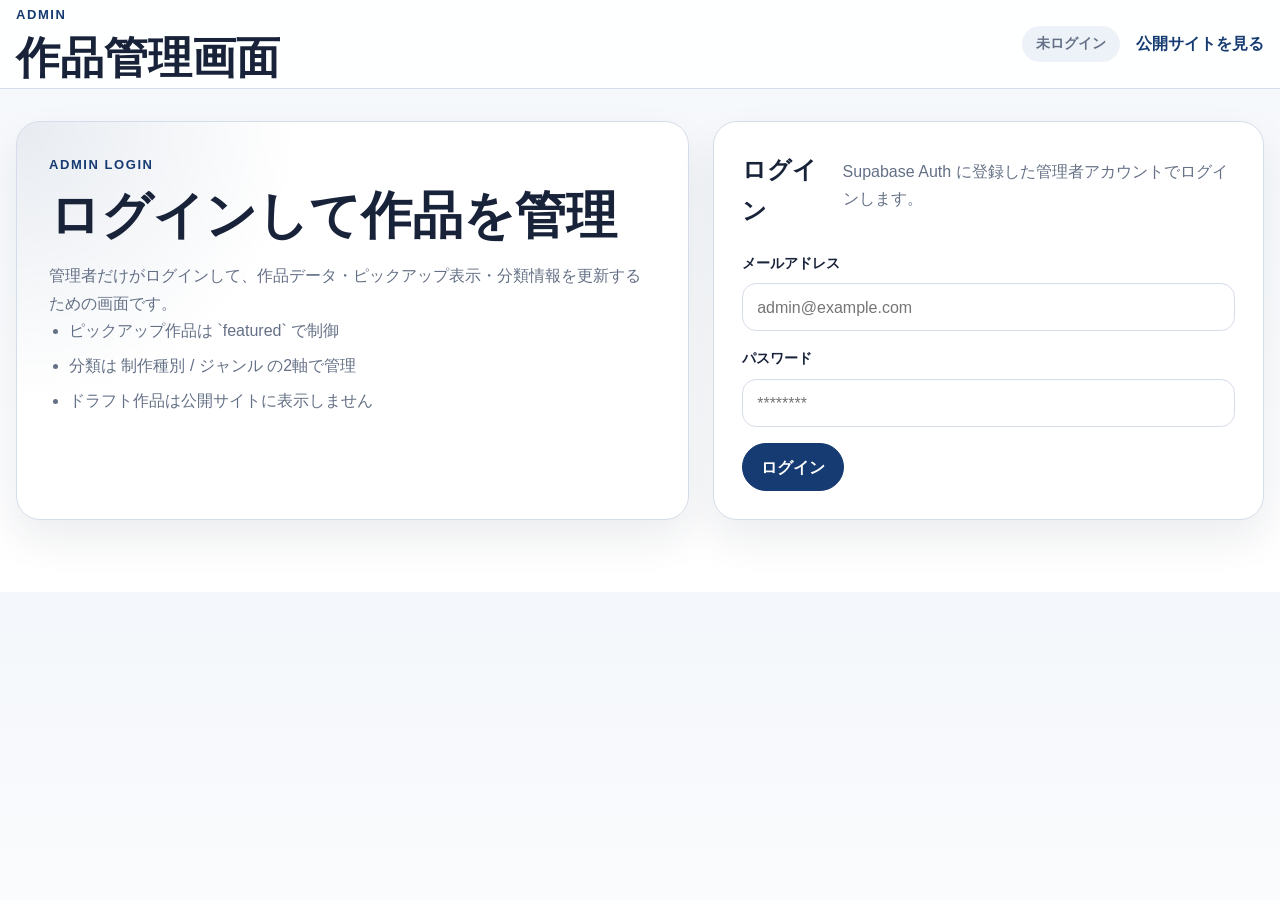
==== admin/index.html @ 58593b8b "CMS管理画面と公開画面の運用UIを改善" ====
<!DOCTYPE html>
<html lang="ja">
<head>
  <meta charset="UTF-8">
  <meta name="viewport" content="width=device-width, initial-scale=1.0">
  <title>管理画面 | やんまーデザイン</title>
  <meta name="robots" content="noindex, nofollow">
  <link rel="stylesheet" href="./styles.css">
</head>
<body class="admin-page">
  <header class="admin-header">
    <div class="admin-header__inner">
      <div>
        <p class="admin-header__eyebrow">Admin</p>
        <h1 class="admin-header__title">作品管理画面</h1>
      </div>
      <div class="admin-header__actions">
        <span class="admin-status" data-auth-status>未ログイン</span>
        <button class="admin-header__button" type="button" data-sign-out hidden>ログアウト</button>
        <a class="admin-header__link" href="../">公開サイトを見る</a>
      </div>
    </div>
  </header>

  <main class="admin-main">
    <section class="admin-auth-view" data-auth-view>
      <section class="admin-auth-card">
        <div class="admin-auth-card__copy">
          <p class="admin-header__eyebrow">Admin Login</p>
          <h2 class="admin-auth-card__title">ログインして作品を管理</h2>
          <p class="admin-auth-card__text">管理者だけがログインして、作品データ・ピックアップ表示・分類情報を更新するための画面です。</p>
          <ul class="admin-note-list">
            <li>ピックアップ作品は `featured` で制御</li>
            <li>分類は 制作種別 / ジャンル の2軸で管理</li>
            <li>ドラフト作品は公開サイトに表示しません</li>
          </ul>
        </div>

        <section class="admin-panel admin-panel--auth">
          <div class="admin-panel__header">
            <h2 class="admin-panel__title">ログイン</h2>
            <p class="admin-panel__text">Supabase Auth に登録した管理者アカウントでログインします。</p>
          </div>

          <form class="admin-form admin-form--stack" data-auth-form>
            <label class="admin-field">
              <span class="admin-field__label">メールアドレス</span>
              <input class="admin-field__control" type="email" name="email" placeholder="admin@example.com">
            </label>

            <label class="admin-field">
              <span class="admin-field__label">パスワード</span>
              <input class="admin-field__control" type="password" name="password" placeholder="********">
            </label>

            <div class="admin-form__actions admin-form__actions--stack">
              <button class="admin-button admin-button--primary" type="submit">ログイン</button>
            </div>
          </form>
        </section>
      </section>
    </section>

    <section class="admin-app-view" data-app-view hidden>
      <section class="admin-layout">
        <section class="admin-panel">
          <div class="admin-panel__header">
            <h2 class="admin-panel__title">作品一覧</h2>
            <p class="admin-panel__text">公開状態と分類を一覧で確認できます。</p>
          </div>

          <div class="admin-work-list" data-work-list>
            <p class="admin-empty">Supabase 接続前はサンプル表示です。</p>
          </div>
        </section>

        <section class="admin-panel admin-panel--main">
          <div class="admin-panel__header">
            <div>
              <h2 class="admin-panel__title">新規作品を追加</h2>
              <p class="admin-panel__text">新しい作品を登録するフォームです。既存作品の編集は一覧カードの「編集」から行えます。</p>
            </div>
            <div class="admin-panel__header-actions">
              <button class="admin-button" type="button" data-reset-form>新規作品を追加</button>
            </div>
          </div>

          <form class="admin-form" data-work-form>
            <input type="hidden" name="work_id">
            <div class="admin-form__grid">
              <label class="admin-field">
                <span class="admin-field__label">作品タイトル <span class="admin-field__meta admin-field__meta--required">必須</span></span>
                <input class="admin-field__control" type="text" name="title" placeholder="例: ビジネス系YouTubeサムネイル">
              </label>

              <label class="admin-field">
                <span class="admin-field__label">スラッグ <span class="admin-field__meta admin-field__meta--required">必須</span></span>
                <input class="admin-field__control" type="text" name="slug" placeholder="business-thumb-01">
              </label>
            </div>

            <div class="admin-form__grid">
              <label class="admin-field">
                <span class="admin-field__label">ステータス <span class="admin-field__meta admin-field__meta--required">必須</span></span>
                <select class="admin-field__control" name="status">
                  <option value="draft">下書き</option>
                  <option value="published">公開</option>
                </select>
              </label>

              <label class="admin-field">
                <span class="admin-field__label">制作種別 <span class="admin-field__meta admin-field__meta--required">必須</span></span>
                <select class="admin-field__control" name="source_type">
                  <option value="self_made">自主制作</option>
                  <option value="trace">トレース</option>
                </select>
              </label>
            </div>

            <div class="admin-form__grid">
              <label class="admin-field admin-field--checkbox">
                <input type="checkbox" name="featured">
                <span>ピックアップ作品に表示する</span>
              </label>
            </div>

            <div class="admin-form__grid">
              <label class="admin-field">
                <span class="admin-field__label">ジャンル <span class="admin-field__meta admin-field__meta--required">必須</span></span>
                <select class="admin-field__control" name="genre" data-genre-select></select>
              </label>

              <label class="admin-field">
                <span class="admin-field__label">並び順 <span class="admin-field__meta admin-field__meta--optional">任意</span></span>
                <input class="admin-field__control" type="number" name="sort_order" min="0" step="1" placeholder="0">
              </label>
            </div>

            <label class="admin-field">
              <span class="admin-field__label">短い説明 <span class="admin-field__meta admin-field__meta--required">必須</span></span>
              <textarea class="admin-field__control admin-field__control--textarea" rows="3" name="description" placeholder="作品一覧とモーダルで使う説明文"></textarea>
            </label>

            <div class="admin-form__grid admin-form__grid--detail">
              <label class="admin-field">
                <span class="admin-field__label">制作時間 <span class="admin-field__meta admin-field__meta--optional">任意</span></span>
                <input class="admin-field__control" type="text" name="production_time" placeholder="約2時間">
              </label>

              <label class="admin-field">
                <span class="admin-field__label">使用ツール <span class="admin-field__meta admin-field__meta--optional">任意</span></span>
                <input class="admin-field__control" type="text" name="tools" placeholder="Photoshop, Illustrator">
              </label>

              <label class="admin-field">
                <span class="admin-field__label">ペルソナ <span class="admin-field__meta admin-field__meta--optional">任意</span></span>
                <textarea class="admin-field__control admin-field__control--textarea" rows="3" name="persona" placeholder="想定視聴者やターゲット層"></textarea>
              </label>

              <label class="admin-field">
                <span class="admin-field__label">サムネイルの目的 <span class="admin-field__meta admin-field__meta--optional">任意</span></span>
                <textarea class="admin-field__control admin-field__control--textarea" rows="3" name="purpose" placeholder="CTR向上、内容理解の促進など"></textarea>
              </label>

              <label class="admin-field admin-field--full">
                <span class="admin-field__label">デザインで意識した点 <span class="admin-field__meta admin-field__meta--optional">任意</span></span>
                <textarea class="admin-field__control admin-field__control--textarea" rows="4" name="design_point" placeholder="配色、文字優先順位、視線誘導など"></textarea>
              </label>
            </div>

            <label class="admin-field">
              <span class="admin-field__label">作品画像 <span class="admin-field__meta admin-field__meta--optional">任意</span></span>
              <input class="admin-field__control" type="file" name="work_image" accept="image/*">
            </label>

            <div class="admin-preview">
              <p class="admin-preview__label">作品画像プレビュー</p>
              <div class="admin-preview__frame" data-work-preview>未選択</div>
            </div>

            <div class="admin-form__actions">
              <button class="admin-button admin-button--primary" type="submit">保存</button>
              <button class="admin-button" type="button">下書き保存</button>
            </div>
            <p class="admin-form__message" data-form-message aria-live="polite"></p>
          </form>

          <div class="admin-genre-manager">
            <div>
              <p class="admin-genre-manager__title">ジャンルを追加</p>
              <p class="admin-genre-manager__text">例: `ホラー` を追加すると、すぐ作品登録で選べるようになります。</p>
            </div>
            <form class="admin-genre-manager__form" data-genre-form>
              <label class="admin-field">
                <span class="admin-field__label">ジャンル名 <span class="admin-field__meta admin-field__meta--required">必須</span></span>
                <input class="admin-field__control" type="text" name="genre_label" placeholder="例: ホラー">
              </label>
              <button class="admin-button" type="submit">ジャンル追加</button>
            </form>
            <div class="admin-genre-manager__list" data-genre-list></div>
            <p class="admin-genre-manager__message" data-genre-message aria-live="polite"></p>
          </div>
        </section>
      </section>
    </section>
  </main>

  <div class="admin-modal" data-edit-modal hidden>
    <div class="admin-modal__backdrop" data-edit-modal-close></div>
    <div class="admin-modal__dialog" role="dialog" aria-modal="true" aria-labelledby="edit-modal-title">
      <button class="admin-modal__close" type="button" data-edit-modal-close aria-label="閉じる">×</button>
      <div class="admin-modal__body" data-edit-modal-body></div>
    </div>
  </div>

  <script type="module" src="./app.js"></script>
</body>
</html>
---- admin/styles.css ----
:root {
  --admin-bg: #f4f7fb;
  --admin-surface: #ffffff;
  --admin-surface-alt: #edf2f9;
  --admin-border: #d6ddea;
  --admin-text: #182239;
  --admin-muted: #647086;
  --admin-accent: #163b72;
  --admin-shadow: rgba(22, 32, 51, 0.08);
  --admin-radius: 24px;
  --admin-radius-sm: 16px;
  --admin-font: "Hiragino Sans", "Yu Gothic", "Meiryo", sans-serif;
}

*,
*::before,
*::after {
  box-sizing: border-box;
}

body {
  margin: 0;
  background: linear-gradient(180deg, var(--admin-bg) 0%, #ffffff 100%);
  color: var(--admin-text);
  font-family: var(--admin-font);
  line-height: 1.7;
}

input,
select,
textarea,
button {
  font: inherit;
}

button {
  cursor: pointer;
}

.admin-header {
  border-bottom: 1px solid var(--admin-border);
  background: rgba(255, 255, 255, 0.9);
  backdrop-filter: blur(14px);
}

.admin-header__inner,
.admin-main {
  width: min(calc(100% - 32px), 1280px);
  margin: 0 auto;
}

.admin-header__inner {
  min-height: 88px;
  display: flex;
  align-items: center;
  justify-content: space-between;
  gap: 20px;
}

.admin-header__actions {
  display: flex;
  align-items: center;
  gap: 16px;
}

.admin-status {
  display: inline-flex;
  align-items: center;
  min-height: 36px;
  padding: 0 14px;
  border-radius: 999px;
  background: var(--admin-surface-alt);
  color: var(--admin-muted);
  font-size: 14px;
  font-weight: 700;
}

.admin-header__eyebrow {
  margin: 0;
  color: var(--admin-accent);
  font-size: 13px;
  font-weight: 700;
  letter-spacing: 0.12em;
  text-transform: uppercase;
}

.admin-header__title {
  margin: 6px 0 0;
  font-size: clamp(30px, 4vw, 44px);
  line-height: 1.2;
}

.admin-header__link {
  color: var(--admin-accent);
  font-weight: 700;
  text-decoration: none;
}

.admin-header__button {
  min-height: 40px;
  padding: 0 14px;
  border: 1px solid var(--admin-border);
  border-radius: 999px;
  background: var(--admin-surface);
  color: var(--admin-text);
  font-weight: 700;
}

.admin-main {
  padding: 32px 0 72px;
}

.admin-auth-card {
  display: grid;
  grid-template-columns: minmax(0, 1.1fr) minmax(360px, 0.9fr);
  gap: 24px;
  align-items: stretch;
}

.admin-auth-card__copy,
.admin-panel--auth {
  padding: 32px;
  border: 1px solid var(--admin-border);
  border-radius: var(--admin-radius);
  background: var(--admin-surface);
  box-shadow: 0 18px 40px var(--admin-shadow);
}

.admin-auth-card__copy {
  background:
    radial-gradient(circle at top left, rgba(22, 59, 114, 0.1), transparent 36%),
    var(--admin-surface);
}

.admin-auth-card__title {
  margin: 12px 0 0;
  font-size: clamp(32px, 4vw, 52px);
  line-height: 1.1;
}

.admin-auth-card__text {
  margin: 18px 0 0;
  color: var(--admin-muted);
}

.admin-app-view[hidden],
.admin-auth-view[hidden] {
  display: none;
}

.admin-panel {
  padding: 28px;
  border: 1px solid var(--admin-border);
  border-radius: var(--admin-radius);
  background: var(--admin-surface);
  box-shadow: 0 18px 40px var(--admin-shadow);
}

.admin-panel__title {
  margin: 0;
  font-size: 24px;
}

.admin-panel__text {
  margin: 8px 0 0;
  color: var(--admin-muted);
}

.admin-layout {
  display: grid;
  grid-template-columns: 1fr;
  gap: 24px;
}

.admin-panel--main {
  min-width: 0;
}

.admin-panel__header {
  display: flex;
  justify-content: space-between;
  align-items: flex-start;
  gap: 16px;
}

.admin-panel__header-actions {
  display: flex;
  flex-wrap: wrap;
  gap: 12px;
}

.admin-panel__header + .admin-panel__header {
  margin-top: 28px;
}

.admin-note-list {
  margin: 0;
  padding-left: 20px;
  color: var(--admin-muted);
}

.admin-note-list li + li {
  margin-top: 8px;
}

.admin-form {
  margin-top: 20px;
}

.admin-form--stack {
  display: grid;
  gap: 16px;
}

.admin-form__grid {
  display: grid;
  grid-template-columns: repeat(2, minmax(0, 1fr));
  gap: 16px;
  margin-top: 16px;
}

.admin-form__grid--detail {
  grid-template-columns: repeat(2, minmax(0, 1fr));
}

.admin-field {
  display: grid;
  gap: 8px;
}

.admin-field--full {
  grid-column: 1 / -1;
}

.admin-field--checkbox {
  display: flex;
  align-items: center;
  gap: 10px;
  margin-top: 4px;
  min-height: 48px;
  padding: 0 14px;
  border: 1px solid var(--admin-border);
  border-radius: 14px;
  background: #ffffff;
}

.admin-field__label {
  display: inline-flex;
  align-items: center;
  flex-wrap: wrap;
  gap: 8px;
  font-size: 14px;
  font-weight: 700;
}

.admin-field__meta {
  display: inline-flex;
  align-items: center;
  min-height: 22px;
  padding: 0 8px;
  border-radius: 999px;
  font-size: 11px;
  font-weight: 700;
  line-height: 1;
}

.admin-field__meta--required {
  background: rgba(180, 35, 24, 0.1);
  color: #b42318;
}

.admin-field__meta--optional {
  background: #ffffff;
  border: 1px solid var(--admin-border);
  color: var(--admin-muted);
}

.admin-field__control {
  width: 100%;
  min-height: 48px;
  padding: 0 14px;
  border: 1px solid var(--admin-border);
  border-radius: 14px;
  background: #ffffff;
}

.admin-field__control--textarea {
  min-height: auto;
  padding: 14px;
  resize: vertical;
}

.admin-form__actions {
  display: flex;
  flex-wrap: wrap;
  gap: 12px;
  margin-top: 24px;
}

.admin-form__actions--stack {
  margin-top: 0;
}

.admin-button {
  min-height: 48px;
  padding: 0 18px;
  border: 1px solid var(--admin-border);
  border-radius: 999px;
  background: var(--admin-surface);
  color: var(--admin-text);
  font-weight: 700;
}

.admin-button--primary {
  border-color: var(--admin-accent);
  background: var(--admin-accent);
  color: #ffffff;
}

.admin-definition {
  margin: 16px 0 0;
  display: grid;
  gap: 16px;
}

.admin-definition dt {
  font-size: 14px;
  color: var(--admin-muted);
}

.admin-definition dd {
  margin: 4px 0 0;
  font-weight: 700;
}

.admin-work-list {
  display: grid;
  grid-template-columns: repeat(3, minmax(0, 1fr));
  gap: 16px;
  margin-top: 16px;
}

.admin-work-item {
  padding: 16px;
  border: 1px solid var(--admin-border);
  border-radius: var(--admin-radius-sm);
  background: var(--admin-surface-alt);
  cursor: pointer;
}

.admin-work-item--published {
  border-color: rgba(22, 59, 114, 0.28);
  box-shadow: inset 0 0 0 1px rgba(22, 59, 114, 0.08);
}

.admin-work-item__thumb {
  overflow: hidden;
  display: grid;
  place-items: center;
  width: 100%;
  aspect-ratio: 16 / 9;
  margin-bottom: 14px;
  border-radius: 12px;
  background: #ffffff;
  border: 1px solid var(--admin-border);
  color: var(--admin-muted);
  font-size: 13px;
  text-align: center;
}

.admin-work-item__thumb img {
  width: 100%;
  height: 100%;
  object-fit: cover;
}

.admin-work-item__title {
  margin: 0;
  font-size: 16px;
}

.admin-work-item__header {
  display: flex;
  align-items: flex-start;
  justify-content: space-between;
  gap: 12px;
}

.admin-work-item__status {
  display: inline-flex;
  align-items: center;
  justify-content: center;
  min-height: 28px;
  padding: 0 10px;
  border-radius: 999px;
  font-size: 12px;
  font-weight: 700;
  white-space: nowrap;
}

.admin-work-item__status--published {
  background: rgba(22, 59, 114, 0.12);
  color: var(--admin-accent);
}

.admin-work-item__status--draft {
  background: #ffffff;
  color: var(--admin-muted);
  border: 1px solid var(--admin-border);
}

.admin-work-item__meta {
  margin: 6px 0 0;
  color: var(--admin-muted);
  font-size: 14px;
}

.admin-work-item__actions {
  display: flex;
  flex-wrap: wrap;
  gap: 8px;
  margin-top: 14px;
}

.admin-work-item__inline-form {
  display: grid;
  gap: 12px;
  margin-top: 14px;
}

.admin-work-item__inline-grid {
  display: grid;
  grid-template-columns: repeat(2, minmax(0, 1fr));
  gap: 10px;
}

.admin-work-item__field {
  display: grid;
  gap: 6px;
}

.admin-work-item__label {
  display: inline-flex;
  align-items: center;
  flex-wrap: wrap;
  gap: 8px;
  font-size: 12px;
  color: var(--admin-muted);
  font-weight: 700;
}

.admin-work-item__control {
  width: 100%;
  min-height: 40px;
  padding: 0 12px;
  border: 1px solid var(--admin-border);
  border-radius: 12px;
  background: #ffffff;
}

.admin-work-item__control--textarea {
  min-height: auto;
  padding: 12px;
  resize: vertical;
}

.admin-work-item__checkboxes {
  display: flex;
  flex-wrap: wrap;
  gap: 8px;
}

.admin-work-item__hint {
  margin: -2px 0 0;
  color: var(--admin-muted);
  font-size: 13px;
}

.admin-work-item__preview {
  overflow: hidden;
  display: grid;
  place-items: center;
  width: 100%;
  aspect-ratio: 16 / 9;
  border: 1px dashed var(--admin-border);
  border-radius: 12px;
  background: #ffffff;
  color: var(--admin-muted);
  font-size: 13px;
  text-align: center;
}

.admin-work-item__preview img {
  width: 100%;
  height: 100%;
  object-fit: cover;
}

.admin-work-item__check {
  display: inline-flex;
  align-items: center;
  gap: 8px;
  min-height: 36px;
  padding: 0 10px;
  border: 1px solid var(--admin-border);
  border-radius: 999px;
  background: #ffffff;
  font-size: 13px;
}

.admin-work-item__button {
  min-height: 34px;
  padding: 0 12px;
  border: 1px solid var(--admin-border);
  border-radius: 999px;
  background: #ffffff;
  color: var(--admin-text);
  font-size: 13px;
  font-weight: 700;
}

.admin-work-item__button--danger {
  color: #b42318;
}

.admin-empty {
  margin: 0;
  color: var(--admin-muted);
}

.admin-form__message {
  margin: 16px 0 0;
  color: var(--admin-muted);
  font-size: 14px;
  min-height: 1.7em;
}

.admin-genre-manager {
  display: grid;
  gap: 12px;
  margin-top: 18px;
  padding: 18px;
  border: 1px solid var(--admin-border);
  border-radius: var(--admin-radius-sm);
  background: var(--admin-surface-alt);
}

.admin-genre-manager__title {
  margin: 0;
  font-size: 15px;
  font-weight: 700;
}

.admin-genre-manager__text {
  margin: 6px 0 0;
  color: var(--admin-muted);
  font-size: 14px;
}

.admin-genre-manager__form {
  display: flex;
  flex-wrap: wrap;
  align-items: end;
  gap: 12px;
}

.admin-genre-manager__form .admin-field {
  flex: 1 1 240px;
}

.admin-genre-manager__message {
  margin: 0;
  color: var(--admin-muted);
  font-size: 14px;
  min-height: 1.7em;
}

.admin-genre-manager__list {
  display: grid;
  grid-template-columns: repeat(5, minmax(0, 1fr));
  gap: 10px;
}

.admin-genre-item {
  display: flex;
  align-items: center;
  justify-content: space-between;
  gap: 12px;
  padding: 12px 14px;
  border: 1px solid var(--admin-border);
  border-radius: 14px;
  background: #ffffff;
}

.admin-genre-item__content {
  display: grid;
  gap: 2px;
}

.admin-genre-item__label {
  font-size: 14px;
  font-weight: 700;
}

.admin-genre-item__meta {
  color: var(--admin-muted);
  font-size: 13px;
}

.admin-genre-item__actions {
  display: flex;
  flex-wrap: wrap;
  gap: 8px;
  justify-content: flex-end;
}

.admin-genre-item__delete {
  min-height: 36px;
  padding: 0 12px;
  border: 1px solid rgba(180, 35, 24, 0.2);
  border-radius: 999px;
  background: #fff5f4;
  color: #b42318;
  font-size: 13px;
  font-weight: 700;
  white-space: nowrap;
}

.admin-preview {
  display: grid;
  gap: 8px;
  margin-top: 20px;
}

.admin-preview__label {
  margin: 0;
  font-size: 14px;
  font-weight: 700;
}

.admin-preview__frame {
  display: grid;
  place-items: center;
  min-height: 180px;
  padding: 16px;
  border: 1px dashed var(--admin-border);
  border-radius: var(--admin-radius-sm);
  background: var(--admin-surface-alt);
  color: var(--admin-muted);
  text-align: center;
}

.admin-preview__frame img {
  max-width: 100%;
  max-height: 220px;
  border-radius: 12px;
}

.admin-modal[hidden] {
  display: none;
}

.admin-modal {
  position: fixed;
  inset: 0;
  z-index: 100;
}

.admin-modal__backdrop {
  position: absolute;
  inset: 0;
  background: rgba(24, 34, 57, 0.52);
  backdrop-filter: blur(4px);
}

.admin-modal__dialog {
  position: relative;
  width: min(calc(100% - 32px), 860px);
  max-height: calc(100vh - 40px);
  margin: 20px auto;
  padding: 24px;
  overflow-y: auto;
  border: 1px solid var(--admin-border);
  border-radius: var(--admin-radius);
  background: var(--admin-surface);
  box-shadow: 0 24px 60px rgba(22, 32, 51, 0.18);
}

.admin-modal__close {
  position: absolute;
  top: 14px;
  right: 14px;
  display: inline-flex;
  align-items: center;
  justify-content: center;
  width: 40px;
  height: 40px;
  border: 1px solid var(--admin-border);
  border-radius: 999px;
  background: #ffffff;
  color: var(--admin-text);
  font-size: 24px;
  line-height: 1;
}

.admin-modal__content {
  display: grid;
  gap: 18px;
}

.admin-modal__header {
  padding-right: 44px;
}

.admin-modal__eyebrow {
  margin: 0;
  color: var(--admin-accent);
  font-size: 13px;
  font-weight: 700;
  letter-spacing: 0.12em;
  text-transform: uppercase;
}

.admin-modal__title {
  margin: 8px 0 0;
  font-size: 28px;
  line-height: 1.2;
}

.admin-modal__text {
  margin: 10px 0 0;
  color: var(--admin-muted);
}

@media (max-width: 1023px) {
  .admin-auth-card,
  .admin-layout,
  .admin-form__grid,
  .admin-form__grid--detail {
    grid-template-columns: 1fr;
  }

  .admin-work-list {
    grid-template-columns: repeat(2, minmax(0, 1fr));
  }

  .admin-genre-manager__list {
    grid-template-columns: repeat(3, minmax(0, 1fr));
  }

  .admin-work-item__inline-grid {
    grid-template-columns: 1fr;
  }

  .admin-panel__header {
    flex-direction: column;
  }

  .admin-modal__dialog {
    width: min(calc(100% - 20px), 860px);
    padding: 20px;
  }
}

@media (max-width: 767px) {
  .admin-work-list {
    grid-template-columns: 1fr;
  }

  .admin-genre-manager__list {
    grid-template-columns: repeat(2, minmax(0, 1fr));
  }
}

@media (max-width: 520px) {
  .admin-genre-manager__list {
    grid-template-columns: 1fr;
  }
}
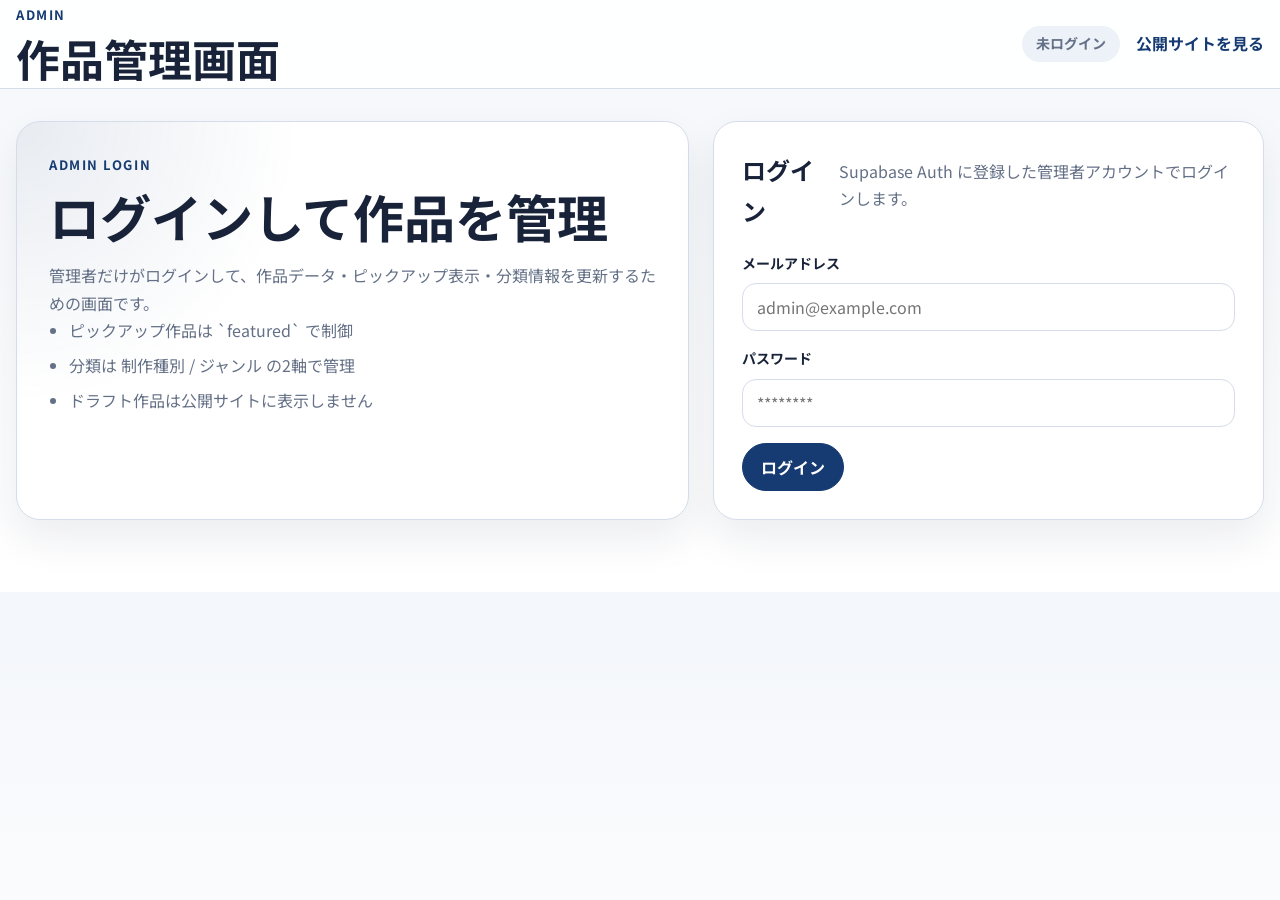
==== commit 01f034b4: "トップ・料金表・お問い合わせのUIを調整" ====
--- a/admin/index.html
+++ b/admin/index.html
@@ -5,6 +5,9 @@
   <meta name="viewport" content="width=device-width, initial-scale=1.0">
   <title>管理画面 | やんまーデザイン</title>
   <meta name="robots" content="noindex, nofollow">
+  <link rel="preconnect" href="https://fonts.googleapis.com">
+  <link rel="preconnect" href="https://fonts.gstatic.com" crossorigin>
+  <link rel="stylesheet" href="https://fonts.googleapis.com/css2?family=Noto+Sans+JP:wght@400;500;700;800&display=swap">
   <link rel="stylesheet" href="./styles.css">
 </head>
 <body class="admin-page">
@@ -169,8 +172,8 @@
             </div>
 
             <label class="admin-field">
-              <span class="admin-field__label">作品画像 <span class="admin-field__meta admin-field__meta--optional">任意</span></span>
-              <input class="admin-field__control" type="file" name="work_image" accept="image/*">
+              <span class="admin-field__label">作品画像 <span class="admin-field__meta admin-field__meta--required">必須</span></span>
+              <input class="admin-field__control" type="file" name="work_image" accept="image/*" required>
             </label>
 
             <div class="admin-preview">
--- a/admin/styles.css
+++ b/admin/styles.css
@@ -9,7 +9,7 @@
   --admin-shadow: rgba(22, 32, 51, 0.08);
   --admin-radius: 24px;
   --admin-radius-sm: 16px;
-  --admin-font: "Hiragino Sans", "Yu Gothic", "Meiryo", sans-serif;
+  --admin-font: "Noto Sans JP", "Hiragino Sans", "Yu Gothic", "Meiryo", sans-serif;
 }
 
 *,
